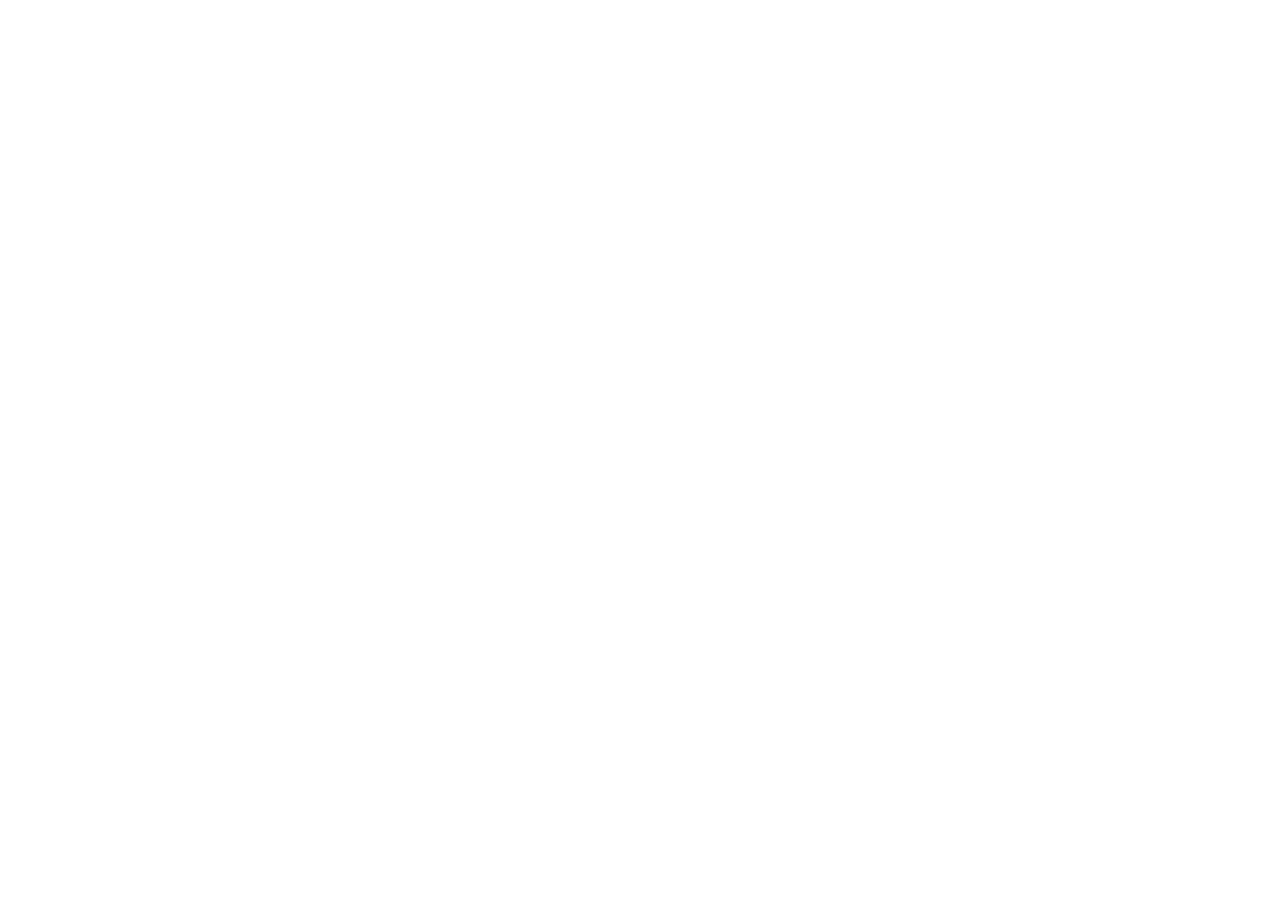
==== index.html @ c0702025 "index" ====
<!DOCTYPE html>
<html lang="es">
<head>
    <meta charset="UTF-8">
    <meta http-equiv="X-UA-Compatible" content="IE=edge">
    <meta name="viewport" content="width=device-width, initial-scale=1.0">
    <title>Document</title>
</head>
<body>
    
</body>
</html>
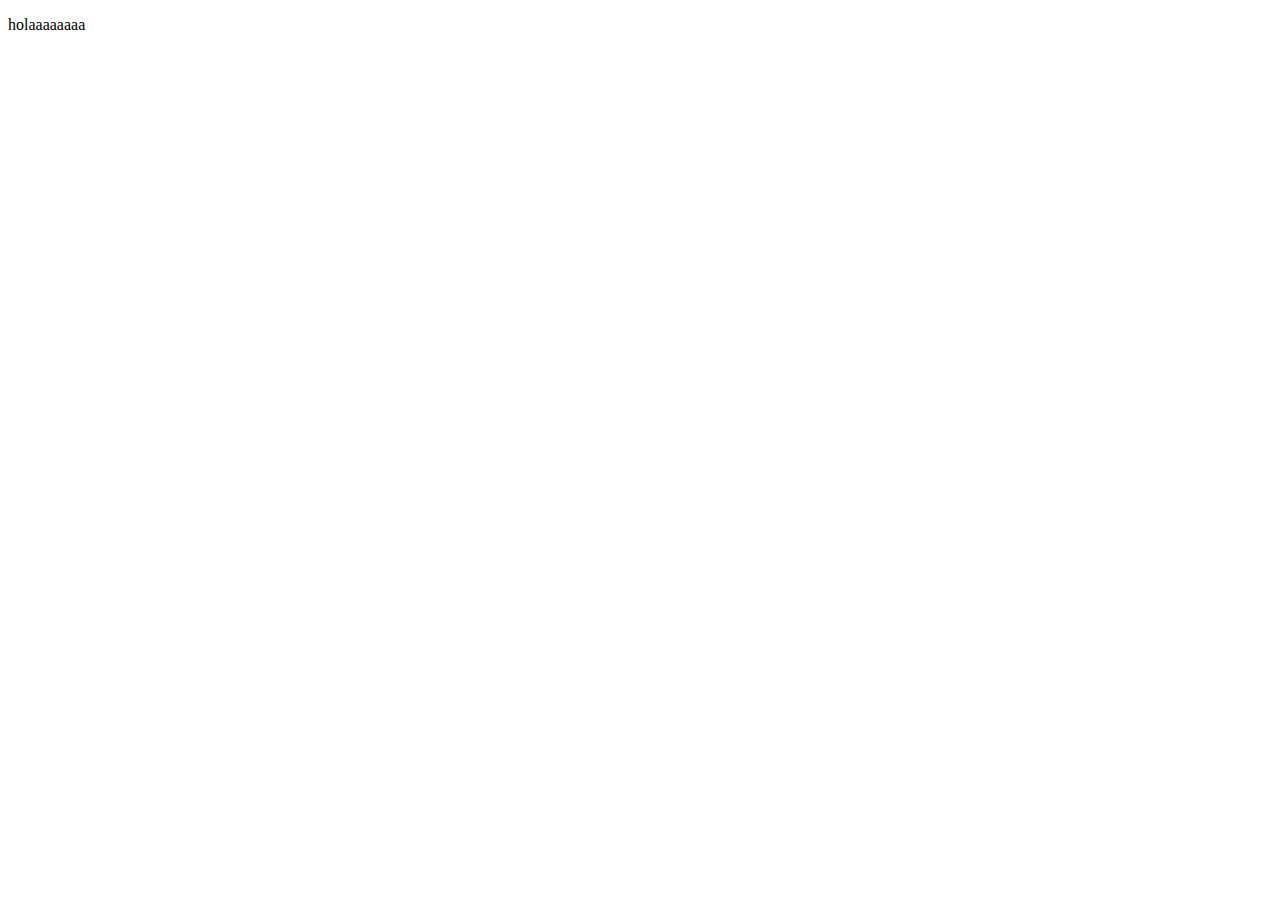
==== commit aa4b4ca9: "indezx2" ====
--- a/index.html
+++ b/index.html
@@ -7,6 +7,8 @@
     <title>Document</title>
 </head>
 <body>
-    
+    <p>holaaaaaaaa
+        
+    </p>
 </body>
 </html>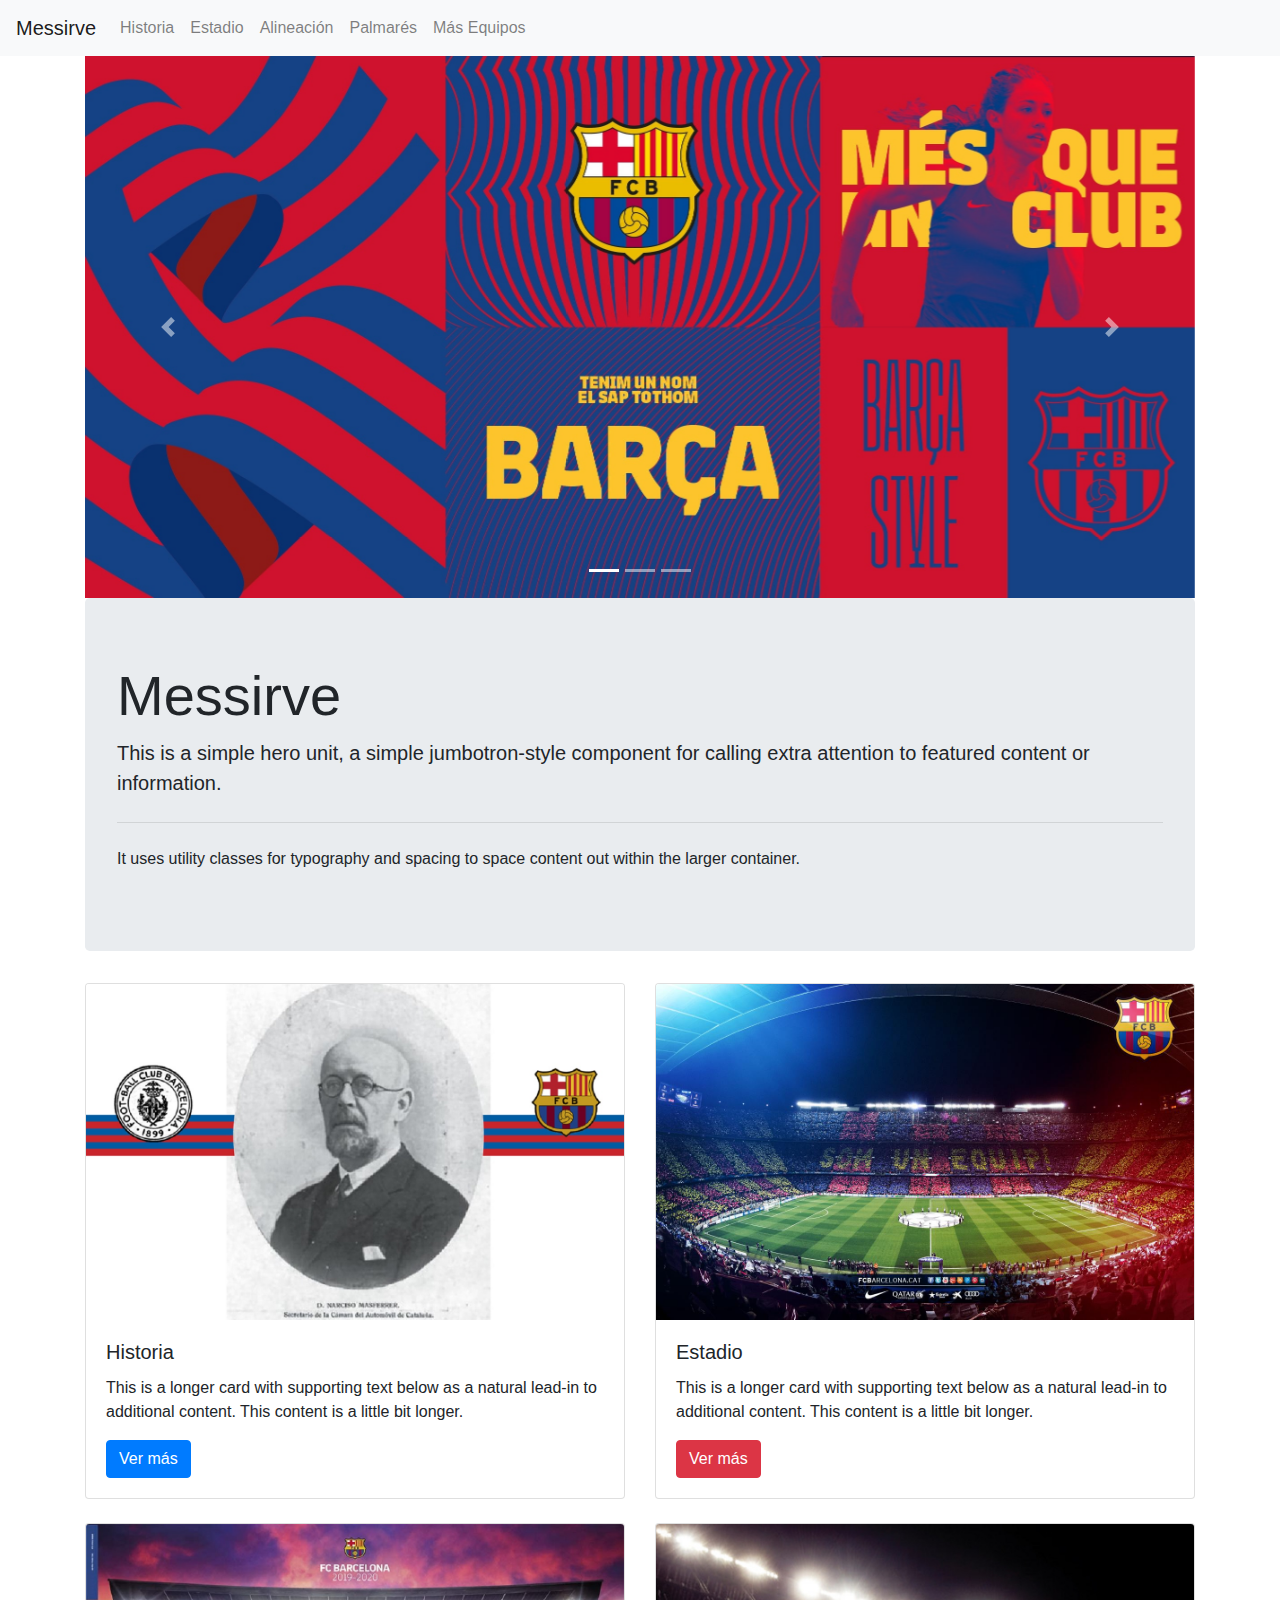
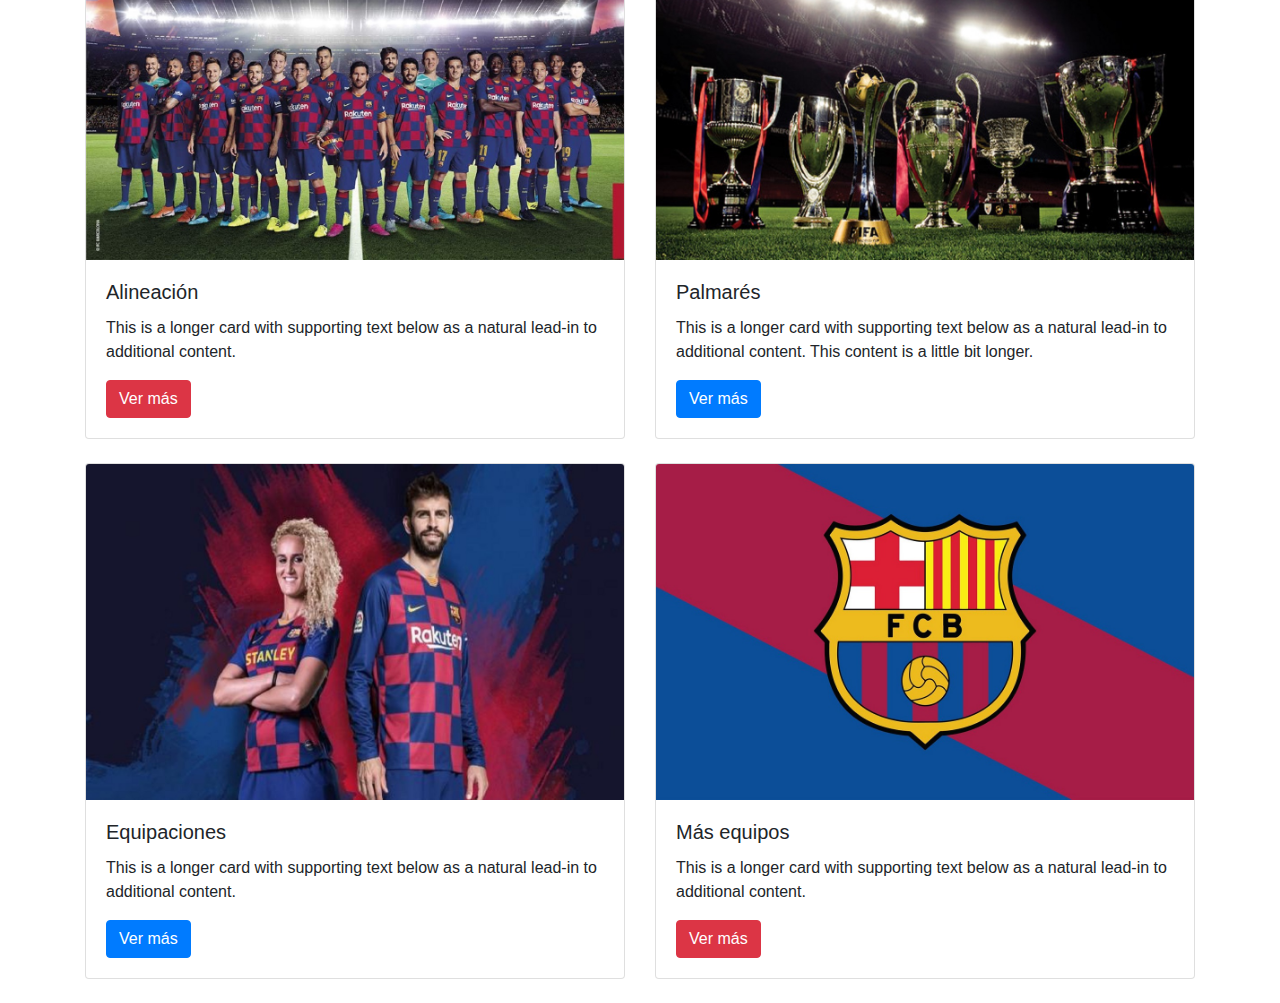
==== commit d6439cb9: "cambios 11-02-21" ====
--- a/index.html
+++ b/index.html
@@ -4,11 +4,156 @@
     <meta charset="UTF-8">
     <meta http-equiv="X-UA-Compatible" content="IE=edge">
     <meta name="viewport" content="width=device-width, initial-scale=1.0">
-    <title>Document</title>
+    <title>Messirve</title>
+
+    <link rel="stylesheet" href="css/bootstrap.min.css">
+    <script src="js/bootstrap.min.js"></script>
+    <script src="js/bootstrap.bundle.min.js"></script>
+    <script src="https://code.jquery.com/jquery-3.4.1.slim.min.js"
+        integrity="sha384-J6qa4849blE2+poT4WnyKhv5vZF5SrPo0iEjwBvKU7imGFAV0wwj1yYfoRSJoZ+n"
+        crossorigin="anonymous"></script>
+    <script src="https://cdn.jsdelivr.net/npm/popper.js@1.16.0/dist/umd/popper.min.js"
+        integrity="sha384-Q6E9RHvbIyZFJoft+2mJbHaEWldlvI9IOYy5n3zV9zzTtmI3UksdQRVvoxMfooAo"
+        crossorigin="anonymous"></script>
+    <script src="https://stackpath.bootstrapcdn.com/bootstrap/4.4.1/js/bootstrap.min.js"
+        integrity="sha384-wfSDF2E50Y2D1uUdj0O3uMBJnjuUD4Ih7YwaYd1iqfktj0Uod8GCExl3Og8ifwB6"
+        crossorigin="anonymous"></script>
+
 </head>
 <body>
-    <p>holaaaaaaaa
-        
-    </p>
+
+    <nav class="navbar navbar-expand-lg navbar-light bg-light">
+        <a class="navbar-brand" href="#">Messirve</a>
+        <button class="navbar-toggler" type="button" data-toggle="collapse" data-target="#navbarNavDropdown" aria-controls="navbarNavDropdown" aria-expanded="false" aria-label="Toggle navigation">
+          <span class="navbar-toggler-icon"></span>
+        </button>
+        <div class="collapse navbar-collapse" id="navbarNavDropdown">
+          <ul class="navbar-nav">
+            <li class="nav-item">
+              <a class="nav-link" href="#Introduccion">Historia <span class="sr-only">(current)</span></a>
+            </li>
+            <li class="nav-item">
+              <a class="nav-link" href="#Biografia">Estadio</a>
+            </li>
+            <li class="nav-item">
+              <a class="nav-link" href="#">Alineación</a>
+            </li>
+            <li class="nav-item">
+              <a class="nav-link" href="#Triunfos">Palmarés</a>
+            </li>
+            <li class="nav-item">
+              <a class="nav-link" href="#Triunfos">Más Equipos</a>
+            </li>
+
+          </ul>
+        </div>
+      </nav>
+
+  <div class="container">
+
+      <div id="carouselExampleCaptions" class="carousel slide" data-ride="carousel">
+        <ol class="carousel-indicators">
+          <li data-target="#carouselExampleCaptions" data-slide-to="0" class="active"></li>
+          <li data-target="#carouselExampleCaptions" data-slide-to="1"></li>
+          <li data-target="#carouselExampleCaptions" data-slide-to="2"></li>
+        </ol>
+        <div class="carousel-inner">
+          <div class="carousel-item active">
+            <img src="imagenes/principal1.jpg" class="d-block w-100" alt="...">
+            <div class="carousel-caption d-none d-md-block">
+            </div>
+          </div>
+          <div class="carousel-item">
+            <img src="imagenes/principal2.jpg" class="d-block w-100" alt="...">
+            <div class="carousel-caption d-none d-md-block">
+            </div>
+          </div>
+          <div class="carousel-item">
+            <img src="imagenes/alineacion.jpg" class="d-block w-100" alt="...">
+            <div class="carousel-caption d-none d-md-block">
+            </div>
+          </div>
+        </div>
+        <a class="carousel-control-prev" href="#carouselExampleCaptions" role="button" data-slide="prev">
+          <span class="carousel-control-prev-icon" aria-hidden="true"></span>
+          <span class="sr-only">Previous</span>
+        </a>
+        <a class="carousel-control-next" href="#carouselExampleCaptions" role="button" data-slide="next">
+          <span class="carousel-control-next-icon" aria-hidden="true"></span>
+          <span class="sr-only">Next</span>
+        </a>
+      </div>
+
+      <div class="jumbotron">
+        <h1 class="display-4">Messirve</h1>
+        <p class="lead">This is a simple hero unit, a simple jumbotron-style component for calling extra attention to featured content or information.</p>
+        <hr class="my-4">
+        <p>It uses utility classes for typography and spacing to space content out within the larger container.</p>
+      </div>
+
+      <div class="row row-cols-1 row-cols-md-2">
+        <div class="col mb-4">
+          <div class="card">
+            <img src="imagenes/historia.jpg" class="card-img-top" alt="...">
+            <div class="card-body">
+              <h5 class="card-title">Historia</h5>
+              <p class="card-text">This is a longer card with supporting text below as a natural lead-in to additional content. This content is a little bit longer.</p>
+              <a href="historia.html" class="btn btn-primary">Ver más</a>
+            </div>
+          </div>
+        </div>
+        <div class="col mb-4">
+          <div class="card">
+            <img src="imagenes/estadio.jpg" class="card-img-top" alt="...">
+            <div class="card-body">
+              <h5 class="card-title">Estadio</h5>
+              <p class="card-text">This is a longer card with supporting text below as a natural lead-in to additional content. This content is a little bit longer.</p>
+              <a href="estadio.html" class="btn btn-danger">Ver más</a>
+            </div>
+          </div>
+        </div>
+        <div class="col mb-4">
+          <div class="card">
+            <img src="imagenes/alineacion.jpg" class="card-img-top" alt="...">
+            <div class="card-body">
+              <h5 class="card-title">Alineación</h5>
+              <p class="card-text">This is a longer card with supporting text below as a natural lead-in to additional content.</p>
+              <a href="alineacion.html" class="btn btn-danger">Ver más</a>
+            </div>
+          </div>
+        </div>
+        <div class="col mb-4">
+          <div class="card">
+            <img src="imagenes/palmares.jpg" class="card-img-top" alt="...">
+            <div class="card-body">
+              <h5 class="card-title">Palmarés</h5>
+              <p class="card-text">This is a longer card with supporting text below as a natural lead-in to additional content. This content is a little bit longer.</p>
+              <a href="palmares.html" class="btn btn-primary">Ver más</a>
+            </div>
+          </div>
+        </div>
+        <div class="col mb-4">
+          <div class="card">
+            <img src="imagenes/equipaciones2.jpg" class="card-img-top" alt="...">
+            <div class="card-body">
+              <h5 class="card-title">Equipaciones</h5>
+              <p class="card-text">This is a longer card with supporting text below as a natural lead-in to additional content.</p>
+              <a href="equipaciones.html" class="btn btn-primary">Ver más</a>
+            </div>
+          </div>
+        </div>
+        <div class="col mb-4">
+          <div class="card">
+            <img src="imagenes/masequipos2.jpg" class="card-img-top" alt="...">
+            <div class="card-body">
+              <h5 class="card-title">Más equipos</h5>
+              <p class="card-text">This is a longer card with supporting text below as a natural lead-in to additional content.</p>
+              <a href="masequipos.html" class="btn btn-danger">Ver más</a>
+            </div>
+          </div>
+        </div>
+      </div>
+
+  </div>
 </body>
 </html>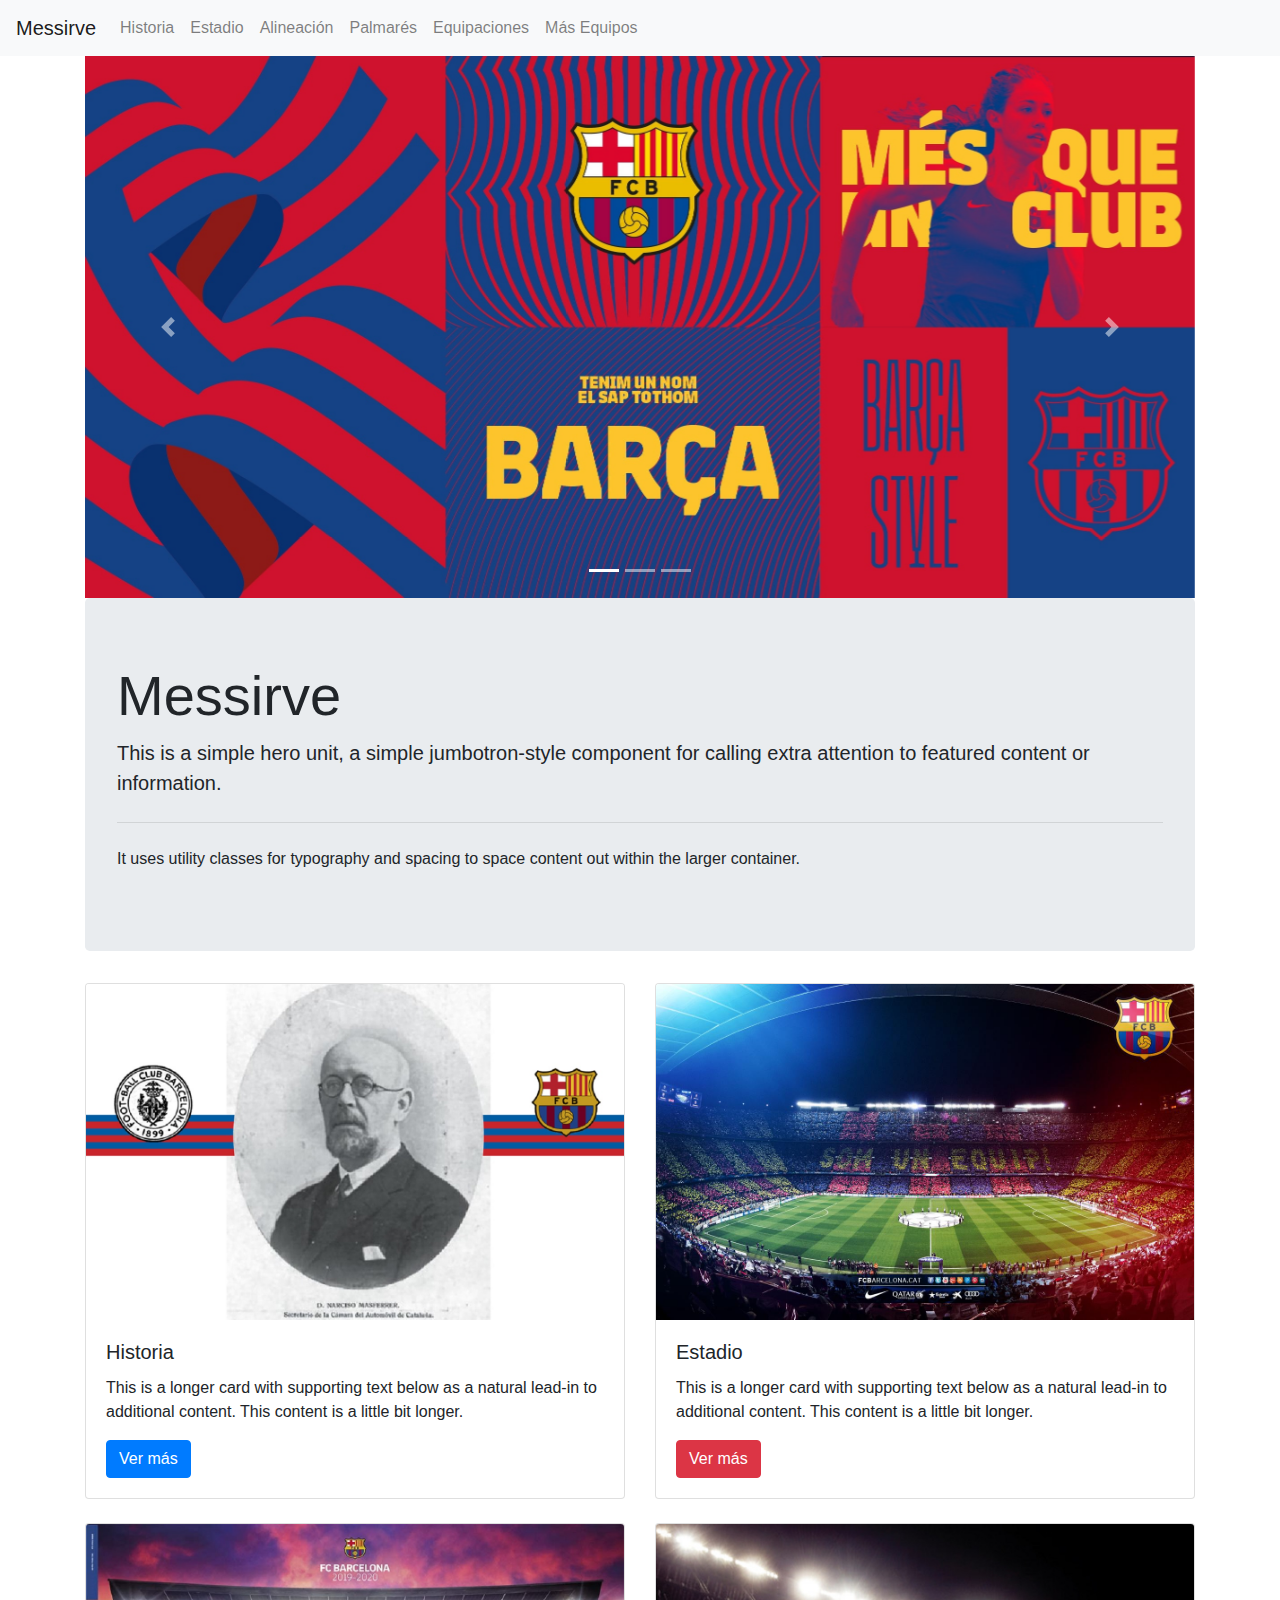
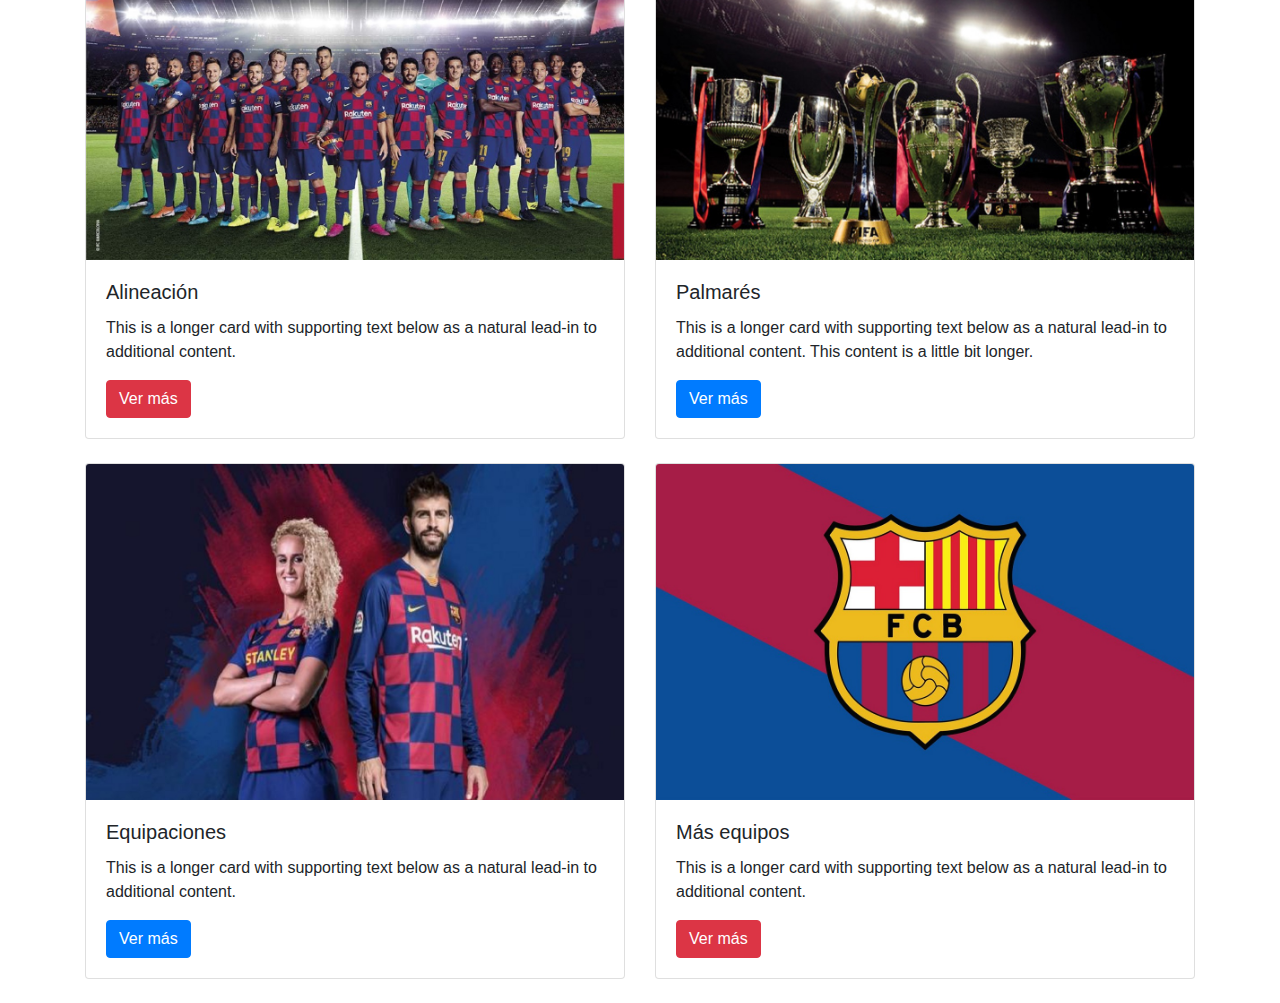
==== commit 1d25e1d5: "Add files via upload" ====
--- a/index.html
+++ b/index.html
@@ -7,6 +7,8 @@
     <title>Messirve</title>
 
     <link rel="stylesheet" href="css/bootstrap.min.css">
+   
+
     <script src="js/bootstrap.min.js"></script>
     <script src="js/bootstrap.bundle.min.js"></script>
     <script src="https://code.jquery.com/jquery-3.4.1.slim.min.js"
@@ -30,19 +32,22 @@
         <div class="collapse navbar-collapse" id="navbarNavDropdown">
           <ul class="navbar-nav">
             <li class="nav-item">
-              <a class="nav-link" href="#Introduccion">Historia <span class="sr-only">(current)</span></a>
+              <a class="nav-link" href="historia.html">Historia <span class="sr-only">(current)</span></a>
             </li>
             <li class="nav-item">
-              <a class="nav-link" href="#Biografia">Estadio</a>
+              <a class="nav-link" href="equipaciones.html">Estadio</a>
             </li>
             <li class="nav-item">
-              <a class="nav-link" href="#">Alineación</a>
+              <a class="nav-link" href="alineacion.html">Alineación</a>
             </li>
             <li class="nav-item">
-              <a class="nav-link" href="#Triunfos">Palmarés</a>
+              <a class="nav-link" href="palmares.html">Palmarés</a>
             </li>
             <li class="nav-item">
-              <a class="nav-link" href="#Triunfos">Más Equipos</a>
+              <a class="nav-link" href="equipaciones.html">Equipaciones</a>
+            </li>
+            <li class="nav-item">
+              <a class="nav-link" href="masequipos.html">Más Equipos</a>
             </li>
 
           </ul>
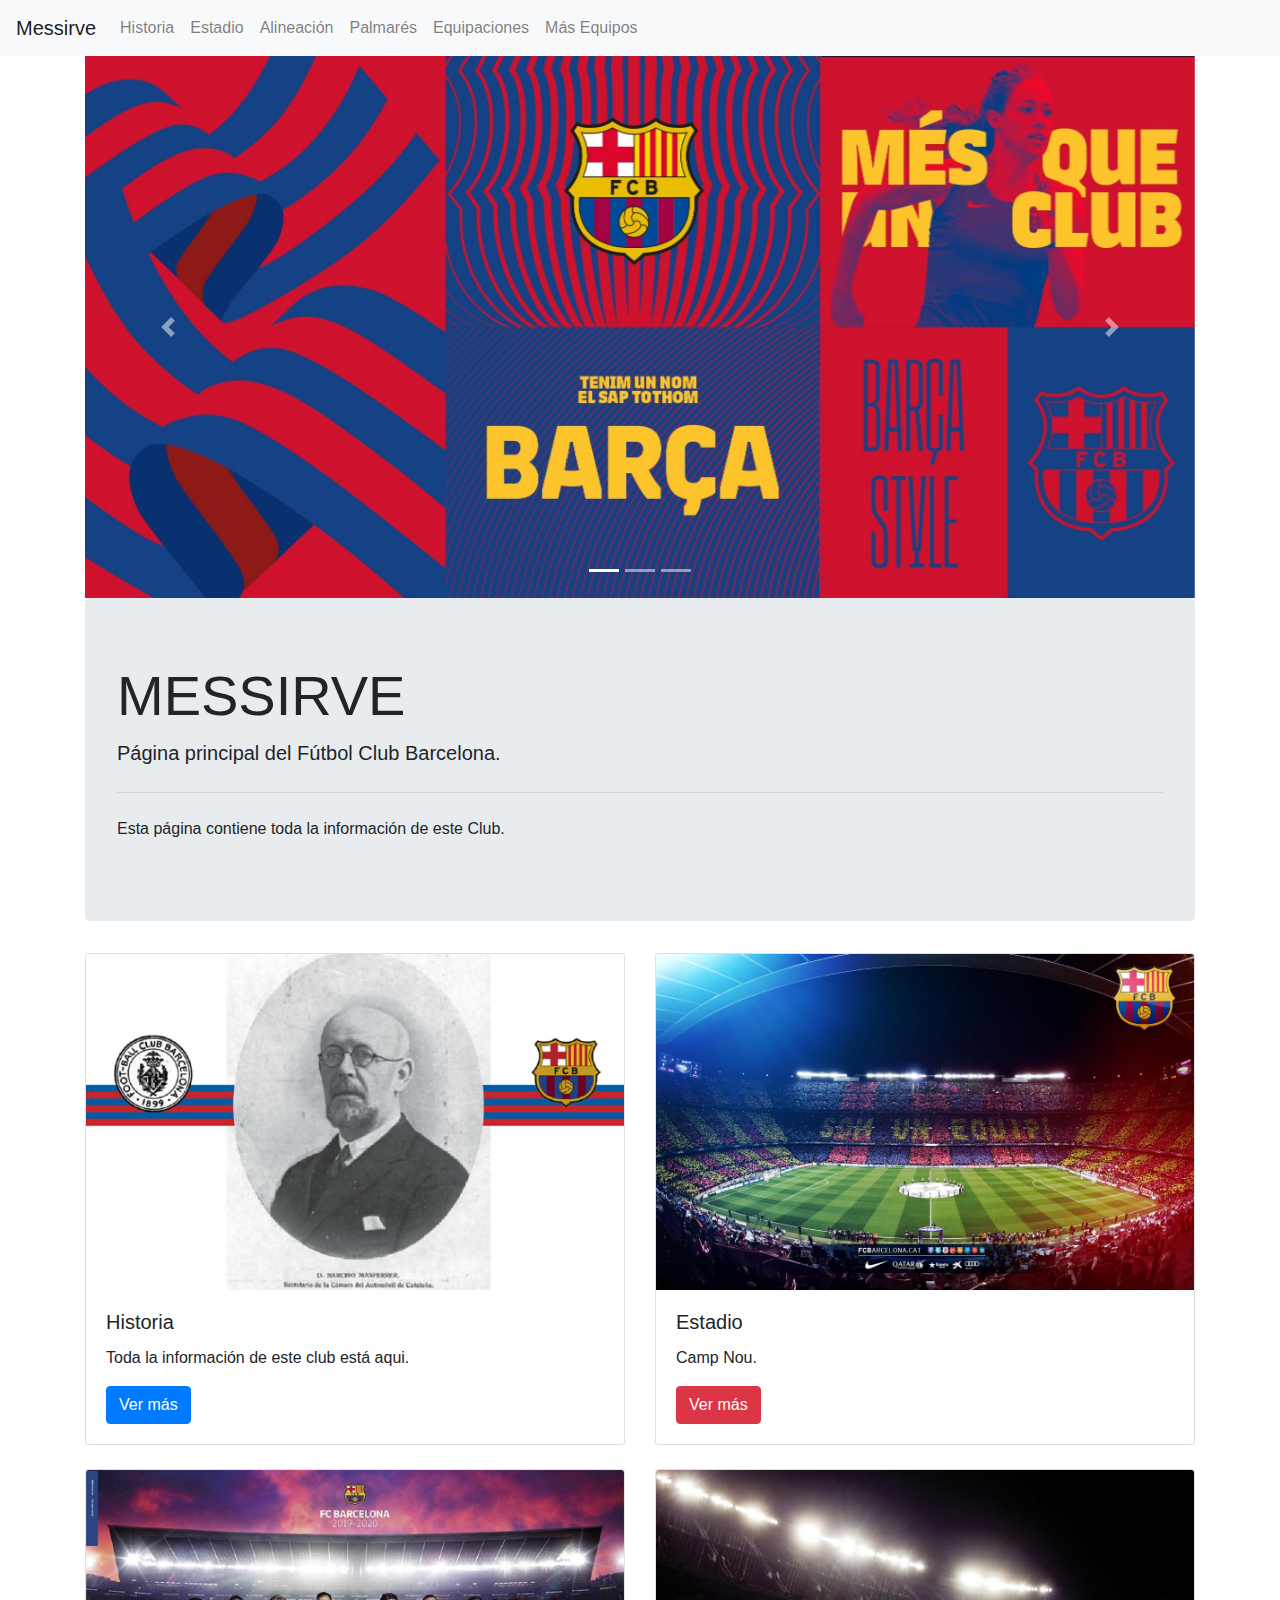
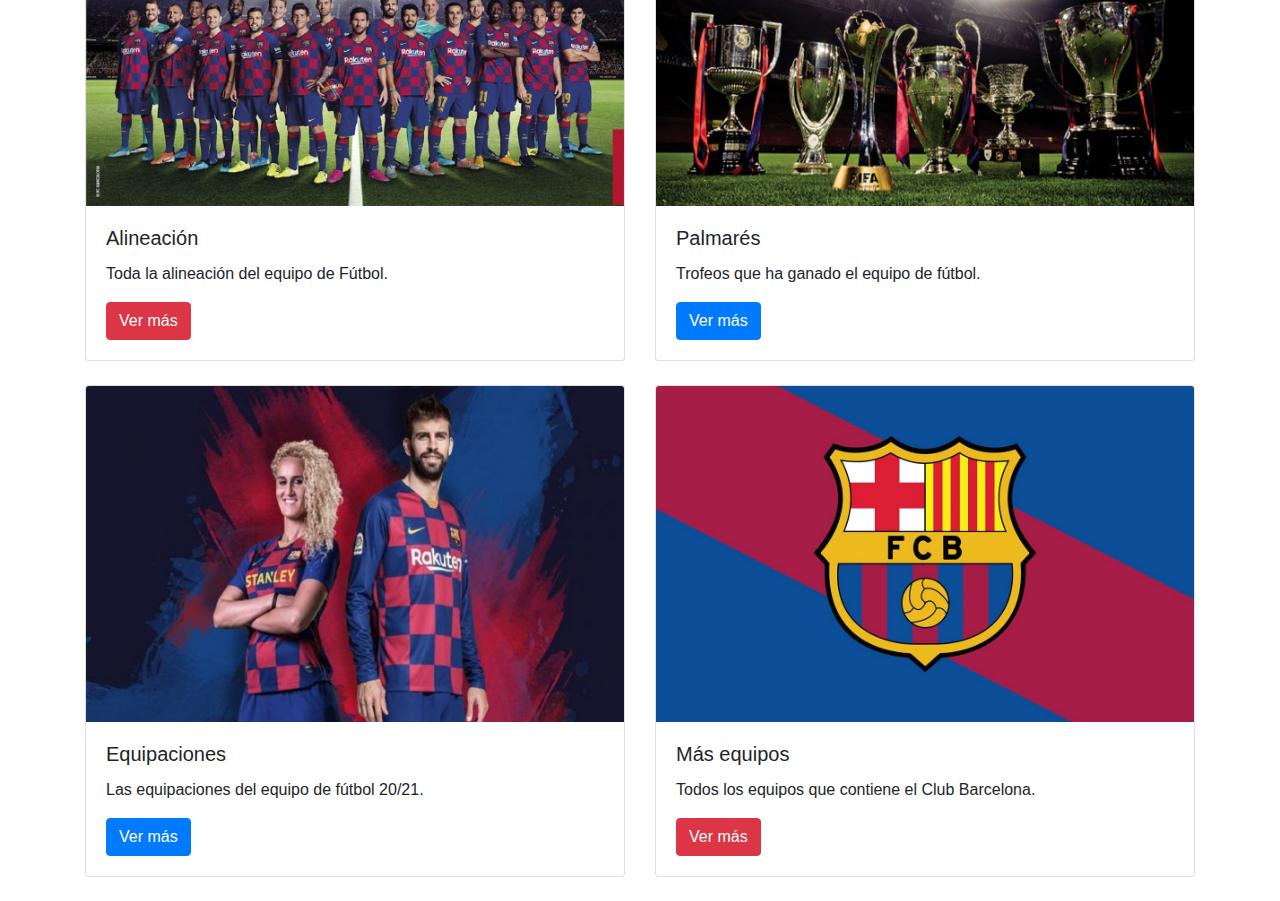
==== commit 7521e105: "Cambios finales" ====
--- a/index.html
+++ b/index.html
@@ -74,7 +74,7 @@
             </div>
           </div>
           <div class="carousel-item">
-            <img src="imagenes/alineacion.jpg" class="d-block w-100" alt="...">
+            <img src="imagenes/alineacion2.jpg" class="d-block w-100" alt="...">
             <div class="carousel-caption d-none d-md-block">
             </div>
           </div>
@@ -90,10 +90,10 @@
       </div>
 
       <div class="jumbotron">
-        <h1 class="display-4">Messirve</h1>
-        <p class="lead">This is a simple hero unit, a simple jumbotron-style component for calling extra attention to featured content or information.</p>
+        <h1 class="display-4"><strong>MESSIRVE</strong></h1>
+        <p class="lead">Página principal del Fútbol Club Barcelona.</p>
         <hr class="my-4">
-        <p>It uses utility classes for typography and spacing to space content out within the larger container.</p>
+        <p>Esta página contiene toda la información de este Club.</p>
       </div>
 
       <div class="row row-cols-1 row-cols-md-2">
@@ -102,7 +102,7 @@
             <img src="imagenes/historia.jpg" class="card-img-top" alt="...">
             <div class="card-body">
               <h5 class="card-title">Historia</h5>
-              <p class="card-text">This is a longer card with supporting text below as a natural lead-in to additional content. This content is a little bit longer.</p>
+              <p class="card-text">Toda la información de este club está aqui.</p>
               <a href="historia.html" class="btn btn-primary">Ver más</a>
             </div>
           </div>
@@ -112,7 +112,7 @@
             <img src="imagenes/estadio.jpg" class="card-img-top" alt="...">
             <div class="card-body">
               <h5 class="card-title">Estadio</h5>
-              <p class="card-text">This is a longer card with supporting text below as a natural lead-in to additional content. This content is a little bit longer.</p>
+              <p class="card-text">Camp Nou. </p>
               <a href="estadio.html" class="btn btn-danger">Ver más</a>
             </div>
           </div>
@@ -122,7 +122,7 @@
             <img src="imagenes/alineacion.jpg" class="card-img-top" alt="...">
             <div class="card-body">
               <h5 class="card-title">Alineación</h5>
-              <p class="card-text">This is a longer card with supporting text below as a natural lead-in to additional content.</p>
+              <p class="card-text">Toda la alineación del equipo de Fútbol.</p>
               <a href="alineacion.html" class="btn btn-danger">Ver más</a>
             </div>
           </div>
@@ -132,7 +132,7 @@
             <img src="imagenes/palmares.jpg" class="card-img-top" alt="...">
             <div class="card-body">
               <h5 class="card-title">Palmarés</h5>
-              <p class="card-text">This is a longer card with supporting text below as a natural lead-in to additional content. This content is a little bit longer.</p>
+              <p class="card-text">Trofeos que ha ganado el equipo de fútbol.</p>
               <a href="palmares.html" class="btn btn-primary">Ver más</a>
             </div>
           </div>
@@ -142,7 +142,7 @@
             <img src="imagenes/equipaciones2.jpg" class="card-img-top" alt="...">
             <div class="card-body">
               <h5 class="card-title">Equipaciones</h5>
-              <p class="card-text">This is a longer card with supporting text below as a natural lead-in to additional content.</p>
+              <p class="card-text">Las equipaciones del equipo de fútbol 20/21.</p>
               <a href="equipaciones.html" class="btn btn-primary">Ver más</a>
             </div>
           </div>
@@ -152,7 +152,7 @@
             <img src="imagenes/masequipos2.jpg" class="card-img-top" alt="...">
             <div class="card-body">
               <h5 class="card-title">Más equipos</h5>
-              <p class="card-text">This is a longer card with supporting text below as a natural lead-in to additional content.</p>
+              <p class="card-text">Todos los equipos que contiene el Club Barcelona.</p>
               <a href="masequipos.html" class="btn btn-danger">Ver más</a>
             </div>
           </div>
